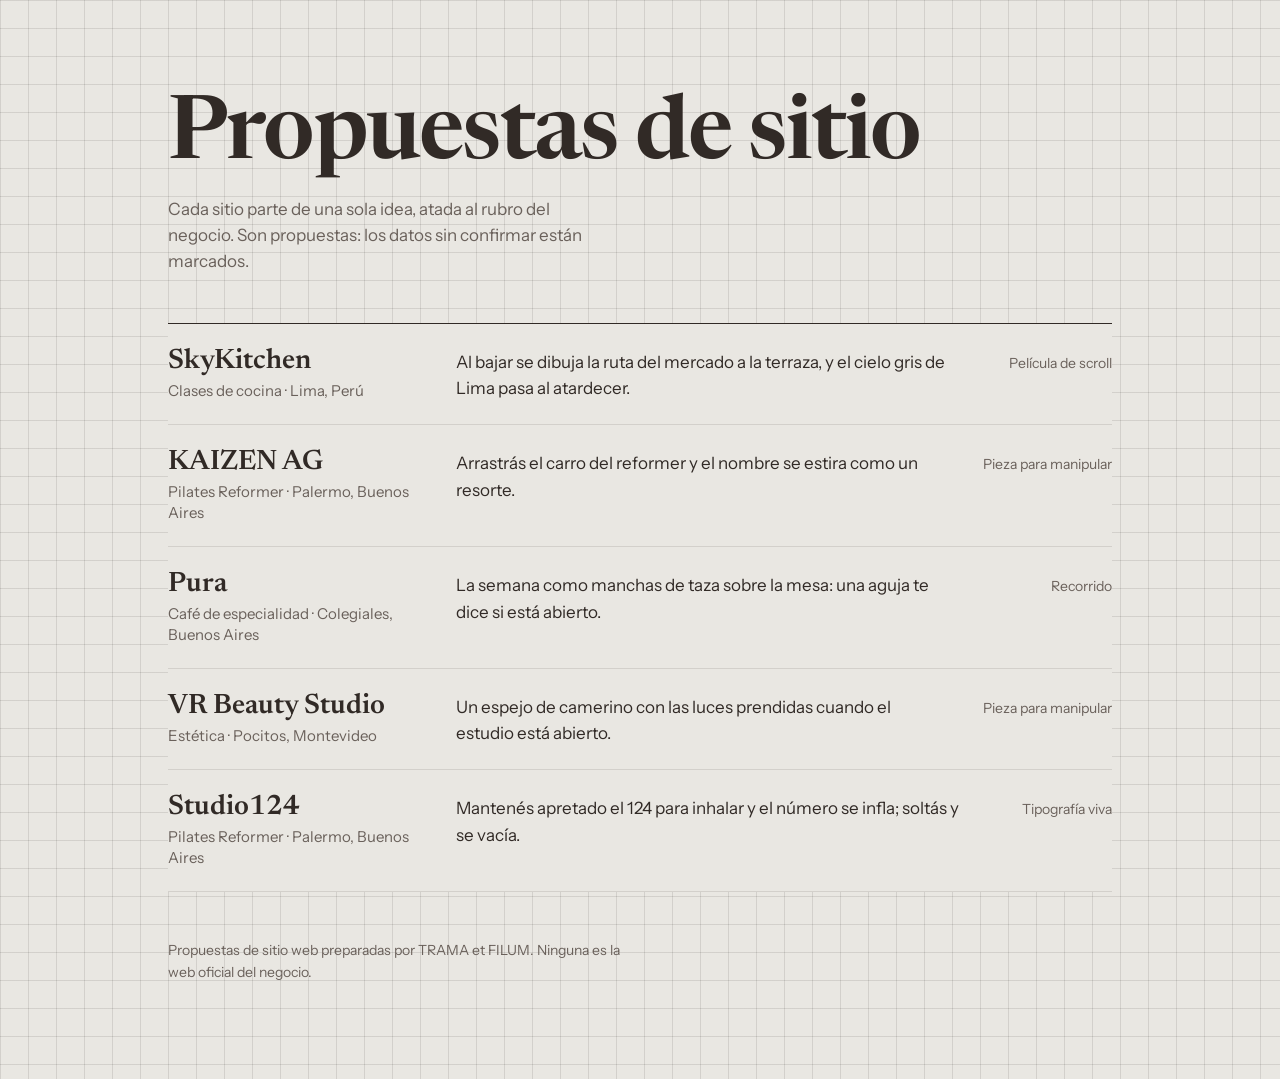
==== index.html @ 174e974e "Primera publicación: índice y cinco propuestas" ====
<!doctype html>
<html lang="es">
<head>
  <meta charset="utf-8">
  <meta name="viewport" content="width=device-width, initial-scale=1">
  <title>Propuestas — TRAMA et FILUM</title>
  <meta name="description" content="Propuestas de sitios web preparadas por TRAMA et FILUM para negocios de Argentina, Uruguay y Perú.">
  <meta name="robots" content="noindex">
  <meta name="color-scheme" content="light dark">
  <link rel="icon" href="data:image/svg+xml,%3Csvg xmlns='http://www.w3.org/2000/svg' viewBox='0 0 32 32'%3E%3Cpath d='M4 10h24M4 16h24M4 22h24M10 4v24M16 4v24M22 4v24' stroke='%23312a26' stroke-width='2'/%3E%3C/svg%3E">
  <link rel="preconnect" href="https://fonts.googleapis.com">
  <link rel="preconnect" href="https://fonts.gstatic.com" crossorigin>
  <link rel="stylesheet" href="https://fonts.googleapis.com/css2?family=Newsreader:opsz,wght@6..72,400;6..72,600&family=Instrument+Sans:wght@400;600&display=swap" media="print" onload="this.media='all'">
  <style>
    /* Trama y urdimbre: una grilla de hilos de fondo, cada propuesta como una fila del tejido. */
    :root { --fondo: #e9e7e2; --tinta: #312a26; --suave: #6a615b; --hilo: rgb(49 42 38 / .12); color-scheme: light dark; }
    @media (prefers-color-scheme: dark) { :root { --fondo: #191614; --tinta: #ece6df; --suave: #b3aaa2; --hilo: rgb(236 230 223 / .1); } }
    * { box-sizing: border-box; }
    body {
      margin: 0; color: var(--tinta); font: 400 1.0625rem/1.55 'Instrument Sans', system-ui, sans-serif;
      background-color: var(--fondo);
      background-image: linear-gradient(var(--hilo) 1px, transparent 1px), linear-gradient(90deg, var(--hilo) 1px, transparent 1px);
      background-size: 28px 28px;
    }
    main { max-width: 64rem; margin: 0 auto; padding: clamp(2.5rem, 8vw, 6rem) clamp(1rem, 4vw, 2.5rem); }
    h1 { font: 600 clamp(2.75rem, 9vw, 5.5rem)/.95 'Newsreader', Georgia, serif; margin: 0 0 1rem; letter-spacing: -.02em; }
    .intro { max-width: 40ch; color: var(--suave); margin: 0 0 3rem; }
    ol { list-style: none; margin: 0; padding: 0; border-top: 1.5px solid var(--tinta); }
    li { border-bottom: 1px solid var(--hilo); background: var(--fondo); }
    a {
      display: grid; gap: .25rem 2rem; padding: 1.4rem 0; color: inherit; text-decoration: none;
      grid-template-columns: 1fr;
    }
    @media (min-width: 760px) { a { grid-template-columns: 16rem 1fr auto; align-items: baseline; } }
    a:hover .nombre, a:focus-visible .nombre { text-decoration: underline; text-underline-offset: 5px; text-decoration-thickness: 1.5px; }
    a:focus-visible { outline: 3px solid var(--tinta); outline-offset: 4px; }
    .nombre { font: 600 1.75rem/1.1 'Newsreader', Georgia, serif; }
    .lugar { display: block; font: 400 .9375rem/1.4 'Instrument Sans', sans-serif; color: var(--suave); margin-top: .2rem; }
    .idea { color: var(--tinta); max-width: 46ch; }
    .tipo { font-size: .875rem; color: var(--suave); white-space: nowrap; }
    footer { margin-top: 3rem; font-size: .875rem; color: var(--suave); max-width: 52ch; }
  </style>
</head>
<body>
  <main>
    <h1>Propuestas de sitio</h1>
    <p class="intro">Cada sitio parte de una sola idea, atada al rubro del negocio. Son propuestas: los datos sin confirmar están marcados.</p>
    <ol>
      <li><a href="skykitchen/">
        <span class="nombre">SkyKitchen<span class="lugar">Clases de cocina · Lima, Perú</span></span>
        <span class="idea">Al bajar se dibuja la ruta del mercado a la terraza, y el cielo gris de Lima pasa al atardecer.</span>
        <span class="tipo">Película de scroll</span>
      </a></li>
      <li><a href="kaizen/">
        <span class="nombre">KAIZEN AG<span class="lugar">Pilates Reformer · Palermo, Buenos Aires</span></span>
        <span class="idea">Arrastrás el carro del reformer y el nombre se estira como un resorte.</span>
        <span class="tipo">Pieza para manipular</span>
      </a></li>
      <li><a href="pura/">
        <span class="nombre">Pura<span class="lugar">Café de especialidad · Colegiales, Buenos Aires</span></span>
        <span class="idea">La semana como manchas de taza sobre la mesa: una aguja te dice si está abierto.</span>
        <span class="tipo">Recorrido</span>
      </a></li>
      <li><a href="vr-beauty-studio/">
        <span class="nombre">VR Beauty Studio<span class="lugar">Estética · Pocitos, Montevideo</span></span>
        <span class="idea">Un espejo de camerino con las luces prendidas cuando el estudio está abierto.</span>
        <span class="tipo">Pieza para manipular</span>
      </a></li>
      <li><a href="studio124/">
        <span class="nombre">Studio124<span class="lugar">Pilates Reformer · Palermo, Buenos Aires</span></span>
        <span class="idea">Mantenés apretado el 124 para inhalar y el número se infla; soltás y se vacía.</span>
        <span class="tipo">Tipografía viva</span>
      </a></li>
    </ol>
    <footer>Propuestas de sitio web preparadas por TRAMA et FILUM. Ninguna es la web oficial del negocio.</footer>
  </main>
</body>
</html>
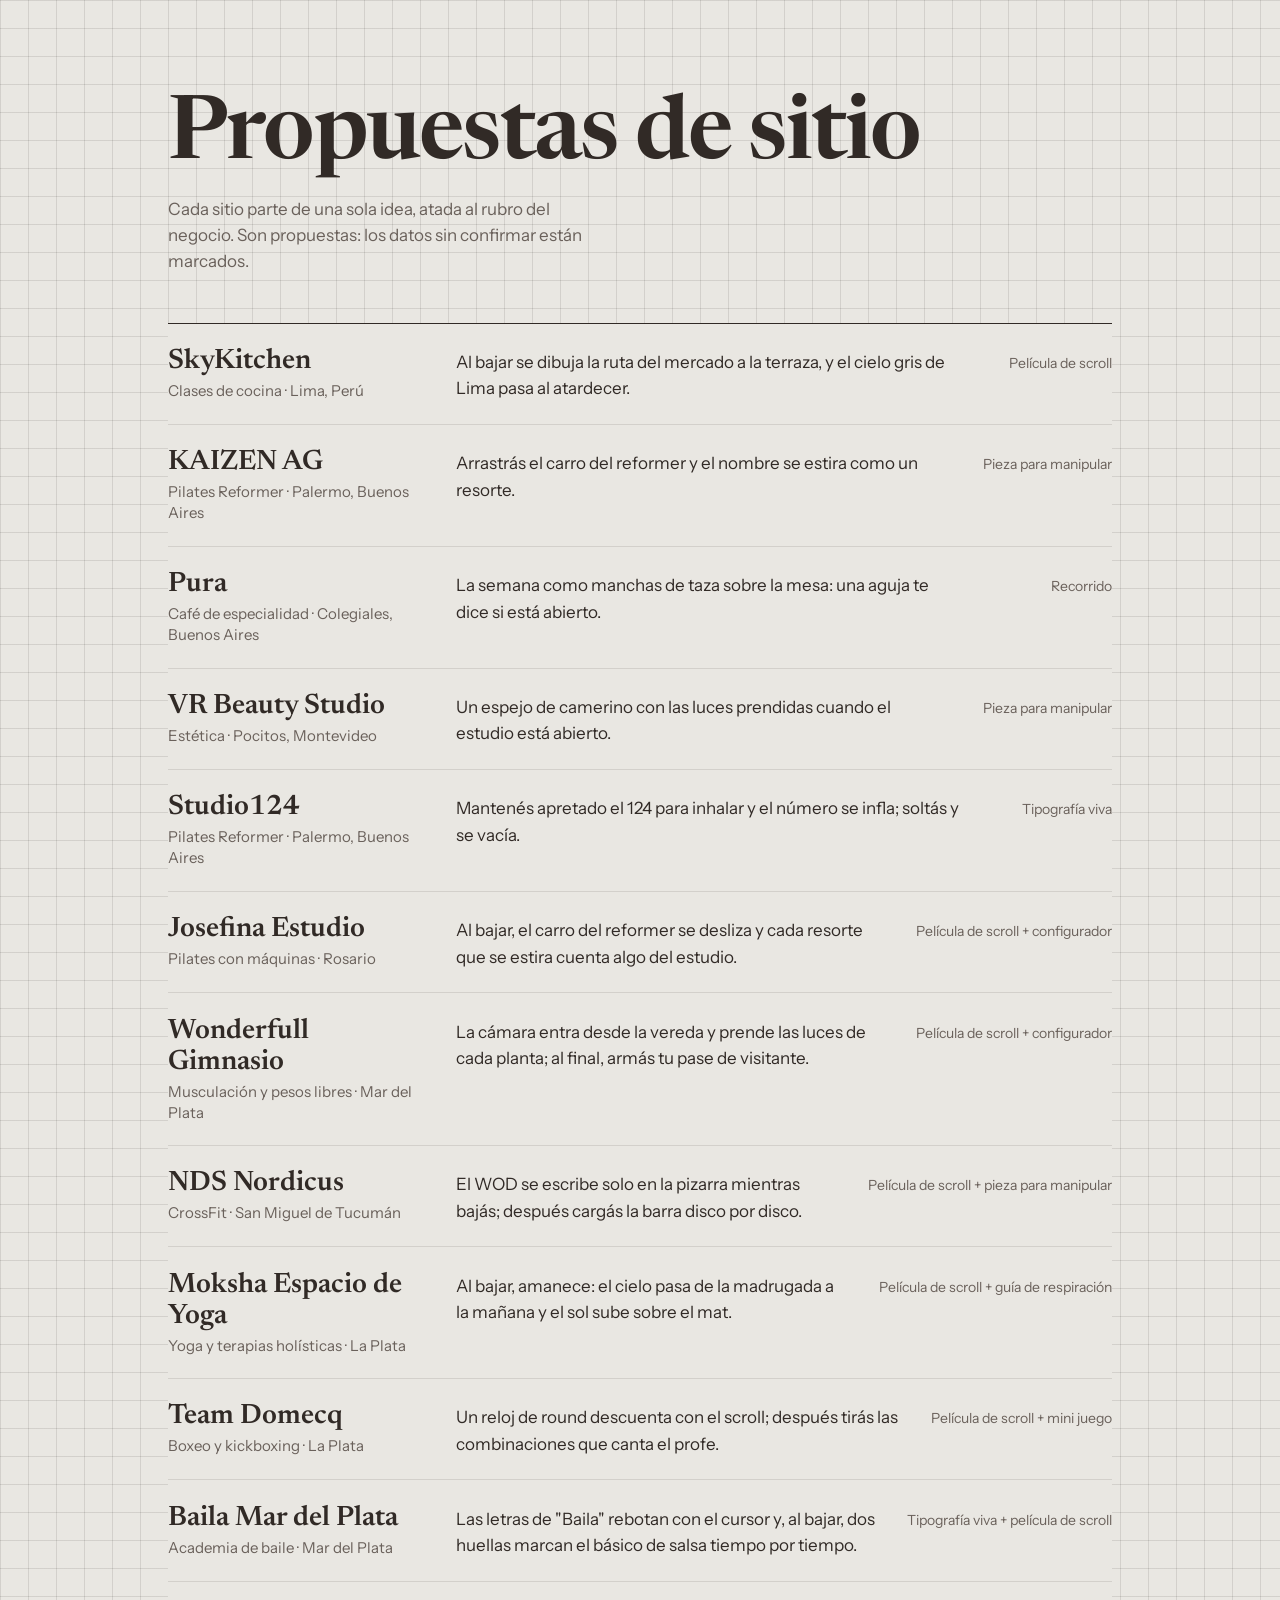
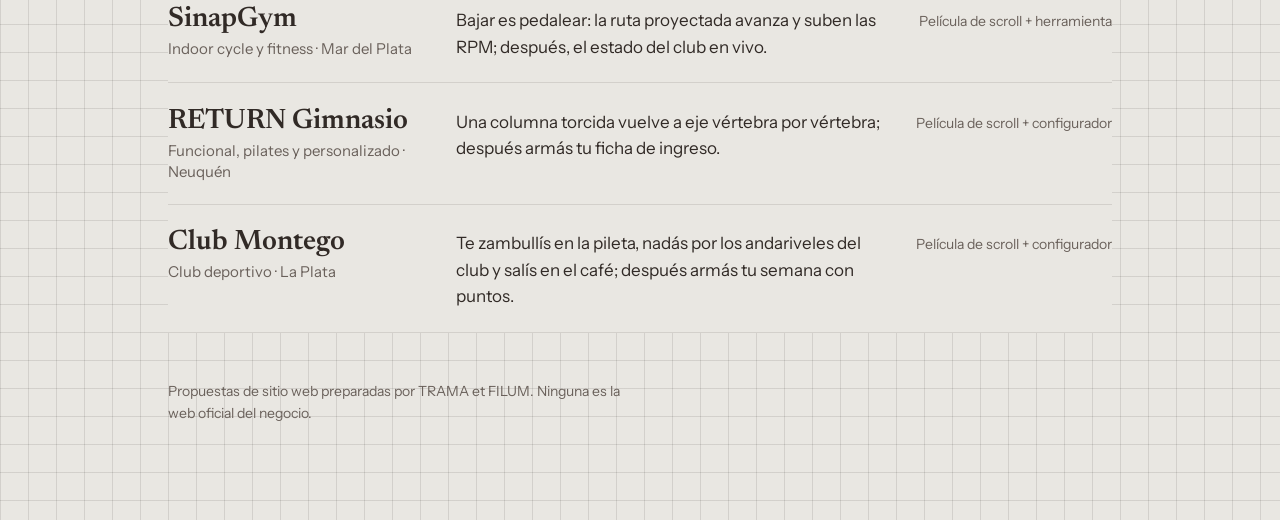
==== commit cd454d33: "Tanda fitness: 9 propuestas nuevas" ====
--- a/index.html
+++ b/index.html
@@ -71,6 +71,51 @@
         <span class="idea">Mantenés apretado el 124 para inhalar y el número se infla; soltás y se vacía.</span>
         <span class="tipo">Tipografía viva</span>
       </a></li>
+      <li><a href="josefina-estudio/">
+        <span class="nombre">Josefina Estudio<span class="lugar">Pilates con máquinas · Rosario</span></span>
+        <span class="idea">Al bajar, el carro del reformer se desliza y cada resorte que se estira cuenta algo del estudio.</span>
+        <span class="tipo">Película de scroll + configurador</span>
+      </a></li>
+      <li><a href="wonderfull-gimnasio/">
+        <span class="nombre">Wonderfull Gimnasio<span class="lugar">Musculación y pesos libres · Mar del Plata</span></span>
+        <span class="idea">La cámara entra desde la vereda y prende las luces de cada planta; al final, armás tu pase de visitante.</span>
+        <span class="tipo">Película de scroll + configurador</span>
+      </a></li>
+      <li><a href="nds-nordicus/">
+        <span class="nombre">NDS Nordicus<span class="lugar">CrossFit · San Miguel de Tucumán</span></span>
+        <span class="idea">El WOD se escribe solo en la pizarra mientras bajás; después cargás la barra disco por disco.</span>
+        <span class="tipo">Película de scroll + pieza para manipular</span>
+      </a></li>
+      <li><a href="moksha-yoga/">
+        <span class="nombre">Moksha Espacio de Yoga<span class="lugar">Yoga y terapias holísticas · La Plata</span></span>
+        <span class="idea">Al bajar, amanece: el cielo pasa de la madrugada a la mañana y el sol sube sobre el mat.</span>
+        <span class="tipo">Película de scroll + guía de respiración</span>
+      </a></li>
+      <li><a href="team-domecq/">
+        <span class="nombre">Team Domecq<span class="lugar">Boxeo y kickboxing · La Plata</span></span>
+        <span class="idea">Un reloj de round descuenta con el scroll; después tirás las combinaciones que canta el profe.</span>
+        <span class="tipo">Película de scroll + mini juego</span>
+      </a></li>
+      <li><a href="baila-mdp/">
+        <span class="nombre">Baila Mar del Plata<span class="lugar">Academia de baile · Mar del Plata</span></span>
+        <span class="idea">Las letras de "Baila" rebotan con el cursor y, al bajar, dos huellas marcan el básico de salsa tiempo por tiempo.</span>
+        <span class="tipo">Tipografía viva + película de scroll</span>
+      </a></li>
+      <li><a href="sinapgym/">
+        <span class="nombre">SinapGym<span class="lugar">Indoor cycle y fitness · Mar del Plata</span></span>
+        <span class="idea">Bajar es pedalear: la ruta proyectada avanza y suben las RPM; después, el estado del club en vivo.</span>
+        <span class="tipo">Película de scroll + herramienta</span>
+      </a></li>
+      <li><a href="return-gimnasio/">
+        <span class="nombre">RETURN Gimnasio<span class="lugar">Funcional, pilates y personalizado · Neuquén</span></span>
+        <span class="idea">Una columna torcida vuelve a eje vértebra por vértebra; después armás tu ficha de ingreso.</span>
+        <span class="tipo">Película de scroll + configurador</span>
+      </a></li>
+      <li><a href="club-montego/">
+        <span class="nombre">Club Montego<span class="lugar">Club deportivo · La Plata</span></span>
+        <span class="idea">Te zambullís en la pileta, nadás por los andariveles del club y salís en el café; después armás tu semana con puntos.</span>
+        <span class="tipo">Película de scroll + configurador</span>
+      </a></li>
     </ol>
     <footer>Propuestas de sitio web preparadas por TRAMA et FILUM. Ninguna es la web oficial del negocio.</footer>
   </main>
